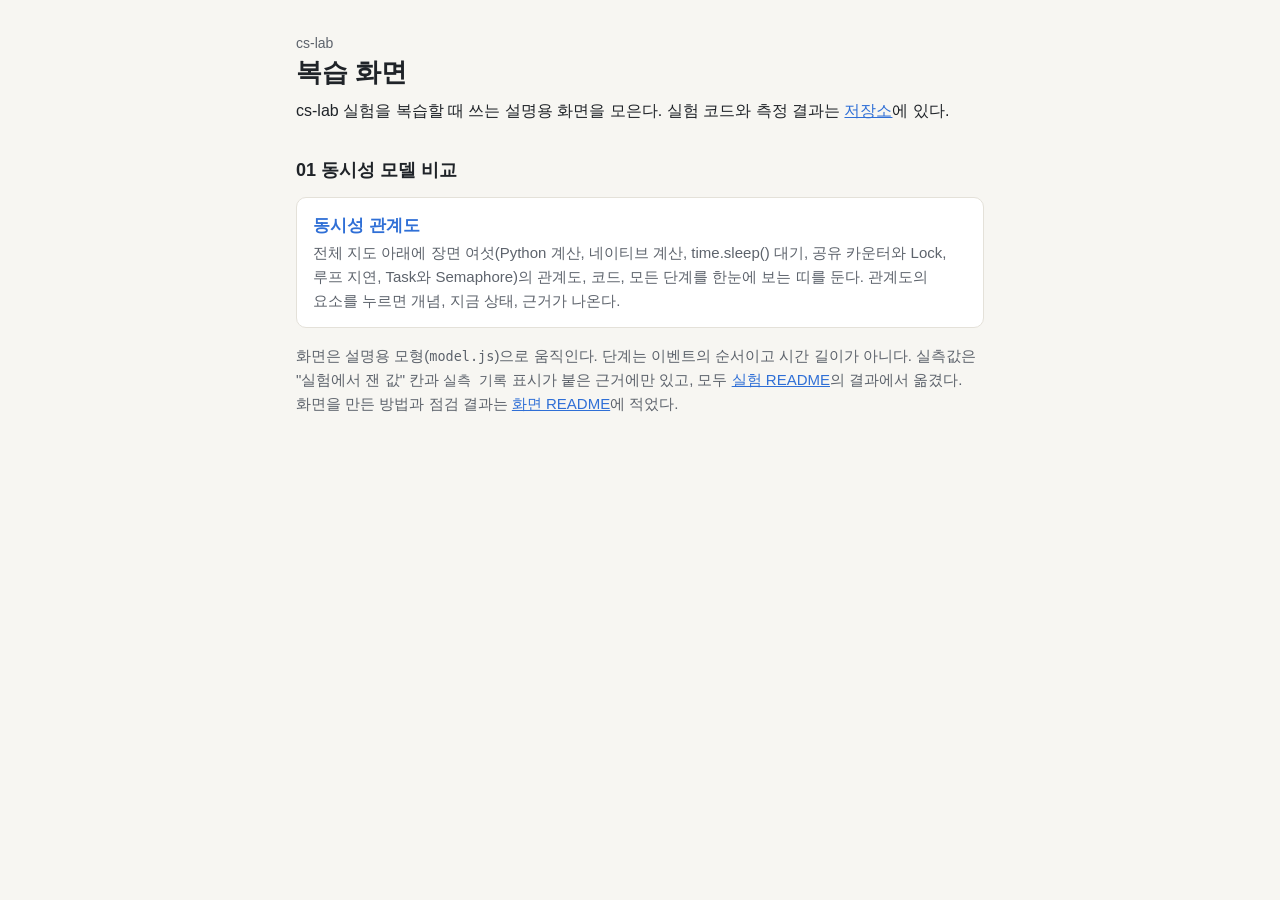
==== docs/index.html @ cb1abfac "01: 복습 화면을 동시성 관계도 한 페이지로 합침 - 실행 애니메이션(viz.html)과 자세한 설명 화면(옛 index.html)에만 있던   장면 셋(Python 계산, 네이" ====
<!doctype html>
<html lang="ko">
<head>
<meta charset="utf-8">
<meta name="viewport" content="width=device-width, initial-scale=1">
<title>cs-lab 복습 화면</title>
<meta name="description" content="cs-lab 실험을 복습하는 설명용 화면 모음">
<style>
:root {
  --bg: #f7f6f2;
  --panel: #ffffff;
  --ink: #1f2328;
  --muted: #5d636c;
  --faint: #e4e1d9;
  --line: #b9b5ab;
  --accent: #2f6fd6;
  color-scheme: light;
}
@media (prefers-color-scheme: dark) {
  :root:not([data-theme="light"]) {
    --bg: #15171b;
    --panel: #1d2026;
    --ink: #e7e9ee;
    --muted: #a3a9b4;
    --faint: #2c3038;
    --line: #5b616c;
    --accent: #79a6ff;
    color-scheme: dark;
  }
}
:root[data-theme="dark"] {
  --bg: #15171b;
  --panel: #1d2026;
  --ink: #e7e9ee;
  --muted: #a3a9b4;
  --faint: #2c3038;
  --line: #5b616c;
  --accent: #79a6ff;
  color-scheme: dark;
}
* { box-sizing: border-box; }
html { -webkit-text-size-adjust: 100%; }
body {
  margin: 0;
  background: var(--bg);
  color: var(--ink);
  font: 16px/1.6 -apple-system, BlinkMacSystemFont, "Apple SD Gothic Neo", "Pretendard", "Noto Sans KR", "Malgun Gothic", sans-serif;
  word-break: keep-all;
  overflow-wrap: anywhere;
}
main {
  max-width: 720px;
  margin: 0 auto;
  padding: 32px max(16px, env(safe-area-inset-right, 0px)) 48px max(16px, env(safe-area-inset-left, 0px));
}
a { color: var(--accent); }
:focus-visible { outline: 2px solid var(--accent); outline-offset: 2px; }
.crumb { margin: 0 0 2px; color: var(--muted); font-size: 14px; }
h1 { font-size: 26px; line-height: 1.3; margin: 0 0 8px; }
h2 { font-size: 18px; margin: 32px 0 12px; }
p { margin: 0 0 12px; }
code { font-family: ui-monospace, SFMono-Regular, Menlo, Consolas, monospace; font-size: .9em; }
.screens { list-style: none; margin: 0; padding: 0; display: grid; gap: 10px; }
.screens a {
  display: block;
  padding: 14px 16px;
  background: var(--panel);
  border: 1px solid var(--faint);
  border-radius: 10px;
  color: inherit;
  text-decoration: none;
}
.screens a:hover { border-color: var(--line); }
.screens b { display: block; color: var(--accent); font-size: 17px; }
.screens span.desc { display: block; margin-top: 2px; color: var(--muted); font-size: 15px; }
.note { margin-top: 16px; color: var(--muted); font-size: 15px; }
</style>
</head>
<body>
<main>
  <header>
    <p class="crumb">cs-lab</p>
    <h1>복습 화면</h1>
    <p>cs-lab 실험을 복습할 때 쓰는 설명용 화면을 모은다. 실험 코드와 측정 결과는 <a href="https://github.com/joowankim/cs-lab">저장소</a>에 있다.</p>
  </header>

  <section aria-labelledby="exp01">
    <h2 id="exp01">01 동시성 모델 비교</h2>
    <ul class="screens">
      <li><a href="01-concurrency-models/index.html"><b>동시성 관계도</b><span class="desc">전체 지도 아래에 장면 여섯(Python 계산, 네이티브 계산, time.sleep() 대기, 공유 카운터와 Lock, 루프 지연, Task와 Semaphore)의 관계도, 코드, 모든 단계를 한눈에 보는 띠를 둔다. 관계도의 요소를 누르면 개념, 지금 상태, 근거가 나온다.</span></a></li>
    </ul>
    <p class="note">화면은 설명용 모형(<code>model.js</code>)으로 움직인다. 단계는 이벤트의 순서이고 시간 길이가 아니다. 실측값은 "실험에서 잰 값" 칸과 <code>실측 기록</code> 표시가 붙은 근거에만 있고, 모두 <a href="https://github.com/joowankim/cs-lab/blob/main/experiments/01-concurrency-models/README.md">실험 README</a>의 결과에서 옮겼다. 화면을 만든 방법과 점검 결과는 <a href="https://github.com/joowankim/cs-lab/blob/main/docs/01-concurrency-models/README.md">화면 README</a>에 적었다.</p>
  </section>
</main>
</body>
</html>
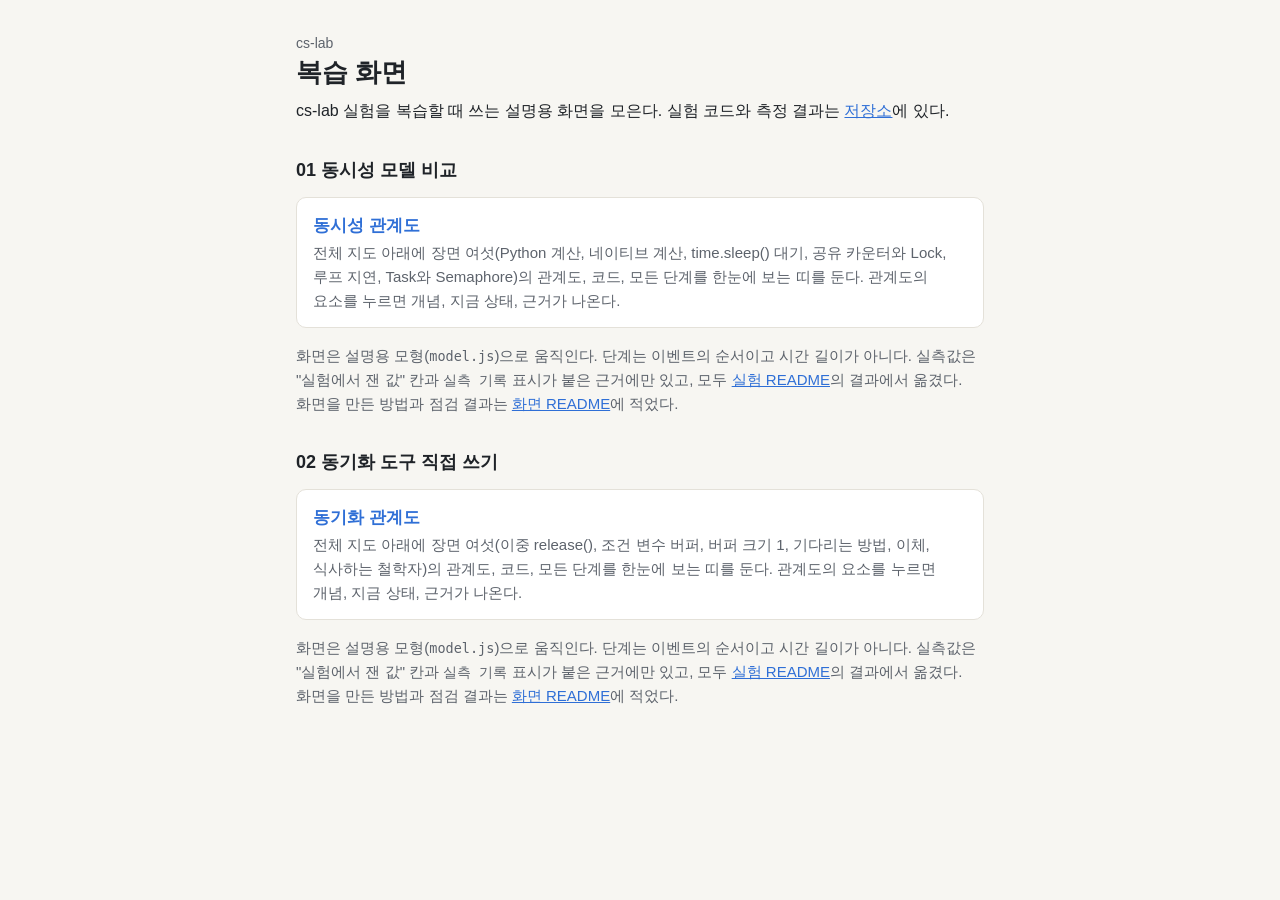
==== commit 1125708f: "02: 복습 화면을 동기화 관계도 한 페이지로 추가 전체 지도 아래에 장면 여섯(이중 release(), 조건 변수 버퍼, 버퍼 크기 1, 기다리는 방법, 이체, 식사하는 철학자)" ====
--- a/docs/index.html
+++ b/docs/index.html
@@ -91,6 +91,14 @@
     </ul>
     <p class="note">화면은 설명용 모형(<code>model.js</code>)으로 움직인다. 단계는 이벤트의 순서이고 시간 길이가 아니다. 실측값은 "실험에서 잰 값" 칸과 <code>실측 기록</code> 표시가 붙은 근거에만 있고, 모두 <a href="https://github.com/joowankim/cs-lab/blob/main/experiments/01-concurrency-models/README.md">실험 README</a>의 결과에서 옮겼다. 화면을 만든 방법과 점검 결과는 <a href="https://github.com/joowankim/cs-lab/blob/main/docs/01-concurrency-models/README.md">화면 README</a>에 적었다.</p>
   </section>
+
+  <section aria-labelledby="exp02">
+    <h2 id="exp02">02 동기화 도구 직접 쓰기</h2>
+    <ul class="screens">
+      <li><a href="02-synchronization-primitives/index.html"><b>동기화 관계도</b><span class="desc">전체 지도 아래에 장면 여섯(이중 release(), 조건 변수 버퍼, 버퍼 크기 1, 기다리는 방법, 이체, 식사하는 철학자)의 관계도, 코드, 모든 단계를 한눈에 보는 띠를 둔다. 관계도의 요소를 누르면 개념, 지금 상태, 근거가 나온다.</span></a></li>
+    </ul>
+    <p class="note">화면은 설명용 모형(<code>model.js</code>)으로 움직인다. 단계는 이벤트의 순서이고 시간 길이가 아니다. 실측값은 "실험에서 잰 값" 칸과 <code>실측 기록</code> 표시가 붙은 근거에만 있고, 모두 <a href="https://github.com/joowankim/cs-lab/blob/main/experiments/02-synchronization-primitives/README.md">실험 README</a>의 결과에서 옮겼다. 화면을 만든 방법과 점검 결과는 <a href="https://github.com/joowankim/cs-lab/blob/main/docs/02-synchronization-primitives/README.md">화면 README</a>에 적었다.</p>
+  </section>
 </main>
 </body>
 </html>
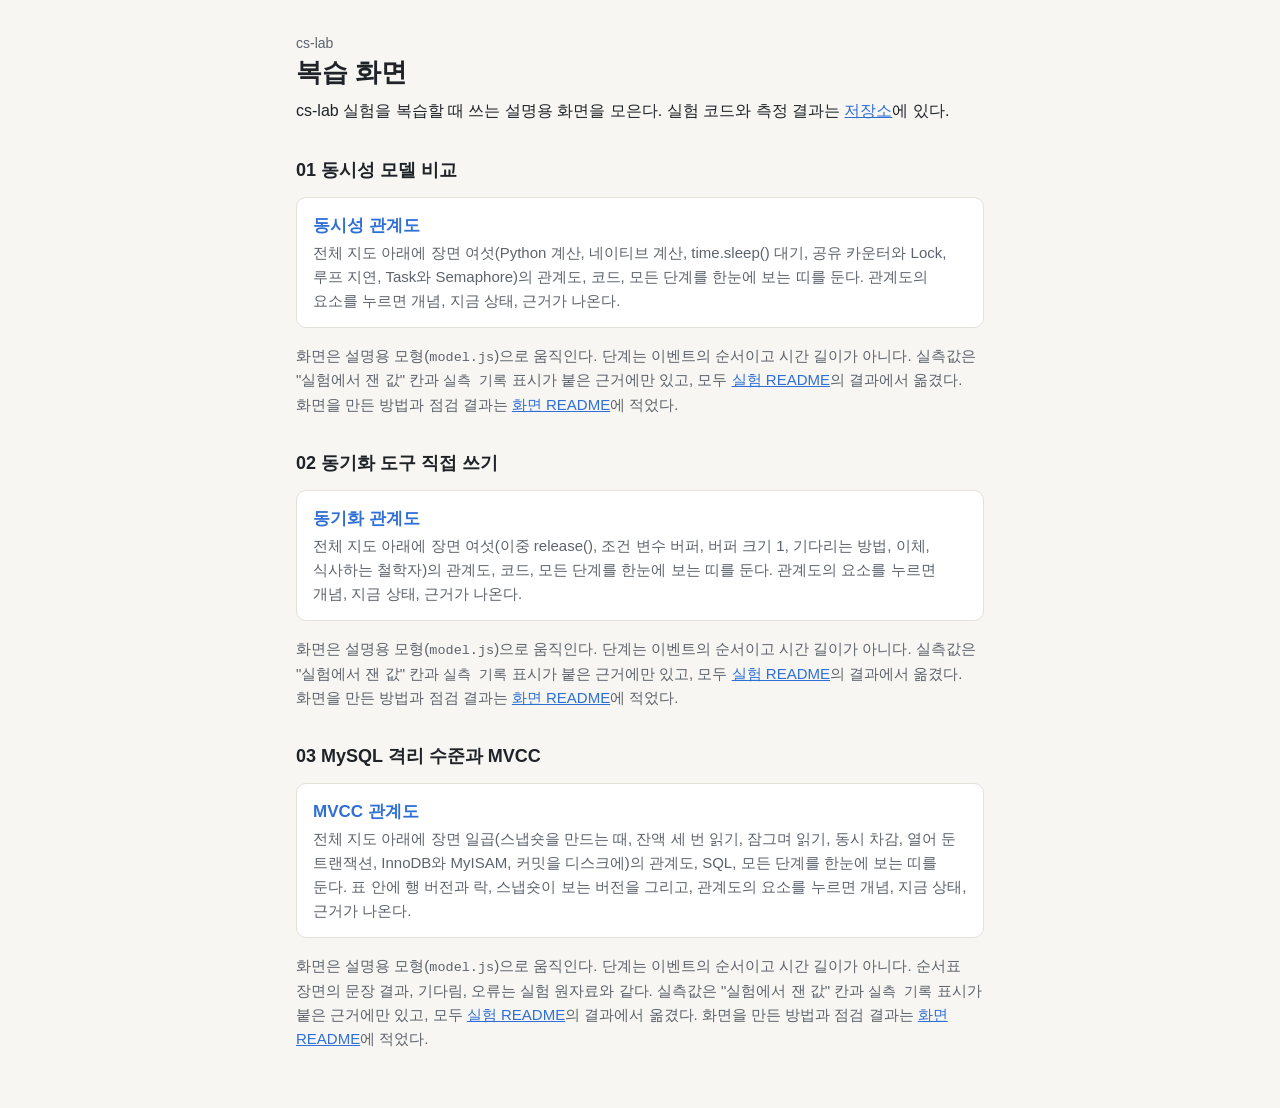
==== commit 4c9aa0c3: "03: 복습 화면을 MVCC 관계도 한 페이지로 추가 전체 지도 아래에 장면 일곱(스냅숏을 만드는 때, 잔액 세 번 읽기, 잠그며 읽기, 동시 차감, 열어 둔 트랜잭션, InnoD" ====
--- a/docs/index.html
+++ b/docs/index.html
@@ -99,6 +99,14 @@
     </ul>
     <p class="note">화면은 설명용 모형(<code>model.js</code>)으로 움직인다. 단계는 이벤트의 순서이고 시간 길이가 아니다. 실측값은 "실험에서 잰 값" 칸과 <code>실측 기록</code> 표시가 붙은 근거에만 있고, 모두 <a href="https://github.com/joowankim/cs-lab/blob/main/experiments/02-synchronization-primitives/README.md">실험 README</a>의 결과에서 옮겼다. 화면을 만든 방법과 점검 결과는 <a href="https://github.com/joowankim/cs-lab/blob/main/docs/02-synchronization-primitives/README.md">화면 README</a>에 적었다.</p>
   </section>
+
+  <section aria-labelledby="exp03">
+    <h2 id="exp03">03 MySQL 격리 수준과 MVCC</h2>
+    <ul class="screens">
+      <li><a href="03-mysql-isolation-mvcc/index.html"><b>MVCC 관계도</b><span class="desc">전체 지도 아래에 장면 일곱(스냅숏을 만드는 때, 잔액 세 번 읽기, 잠그며 읽기, 동시 차감, 열어 둔 트랜잭션, InnoDB와 MyISAM, 커밋을 디스크에)의 관계도, SQL, 모든 단계를 한눈에 보는 띠를 둔다. 표 안에 행 버전과 락, 스냅숏이 보는 버전을 그리고, 관계도의 요소를 누르면 개념, 지금 상태, 근거가 나온다.</span></a></li>
+    </ul>
+    <p class="note">화면은 설명용 모형(<code>model.js</code>)으로 움직인다. 단계는 이벤트의 순서이고 시간 길이가 아니다. 순서표 장면의 문장 결과, 기다림, 오류는 실험 원자료와 같다. 실측값은 "실험에서 잰 값" 칸과 <code>실측 기록</code> 표시가 붙은 근거에만 있고, 모두 <a href="https://github.com/joowankim/cs-lab/blob/main/experiments/03-mysql-isolation-mvcc/README.md">실험 README</a>의 결과에서 옮겼다. 화면을 만든 방법과 점검 결과는 <a href="https://github.com/joowankim/cs-lab/blob/main/docs/03-mysql-isolation-mvcc/README.md">화면 README</a>에 적었다.</p>
+  </section>
 </main>
 </body>
 </html>
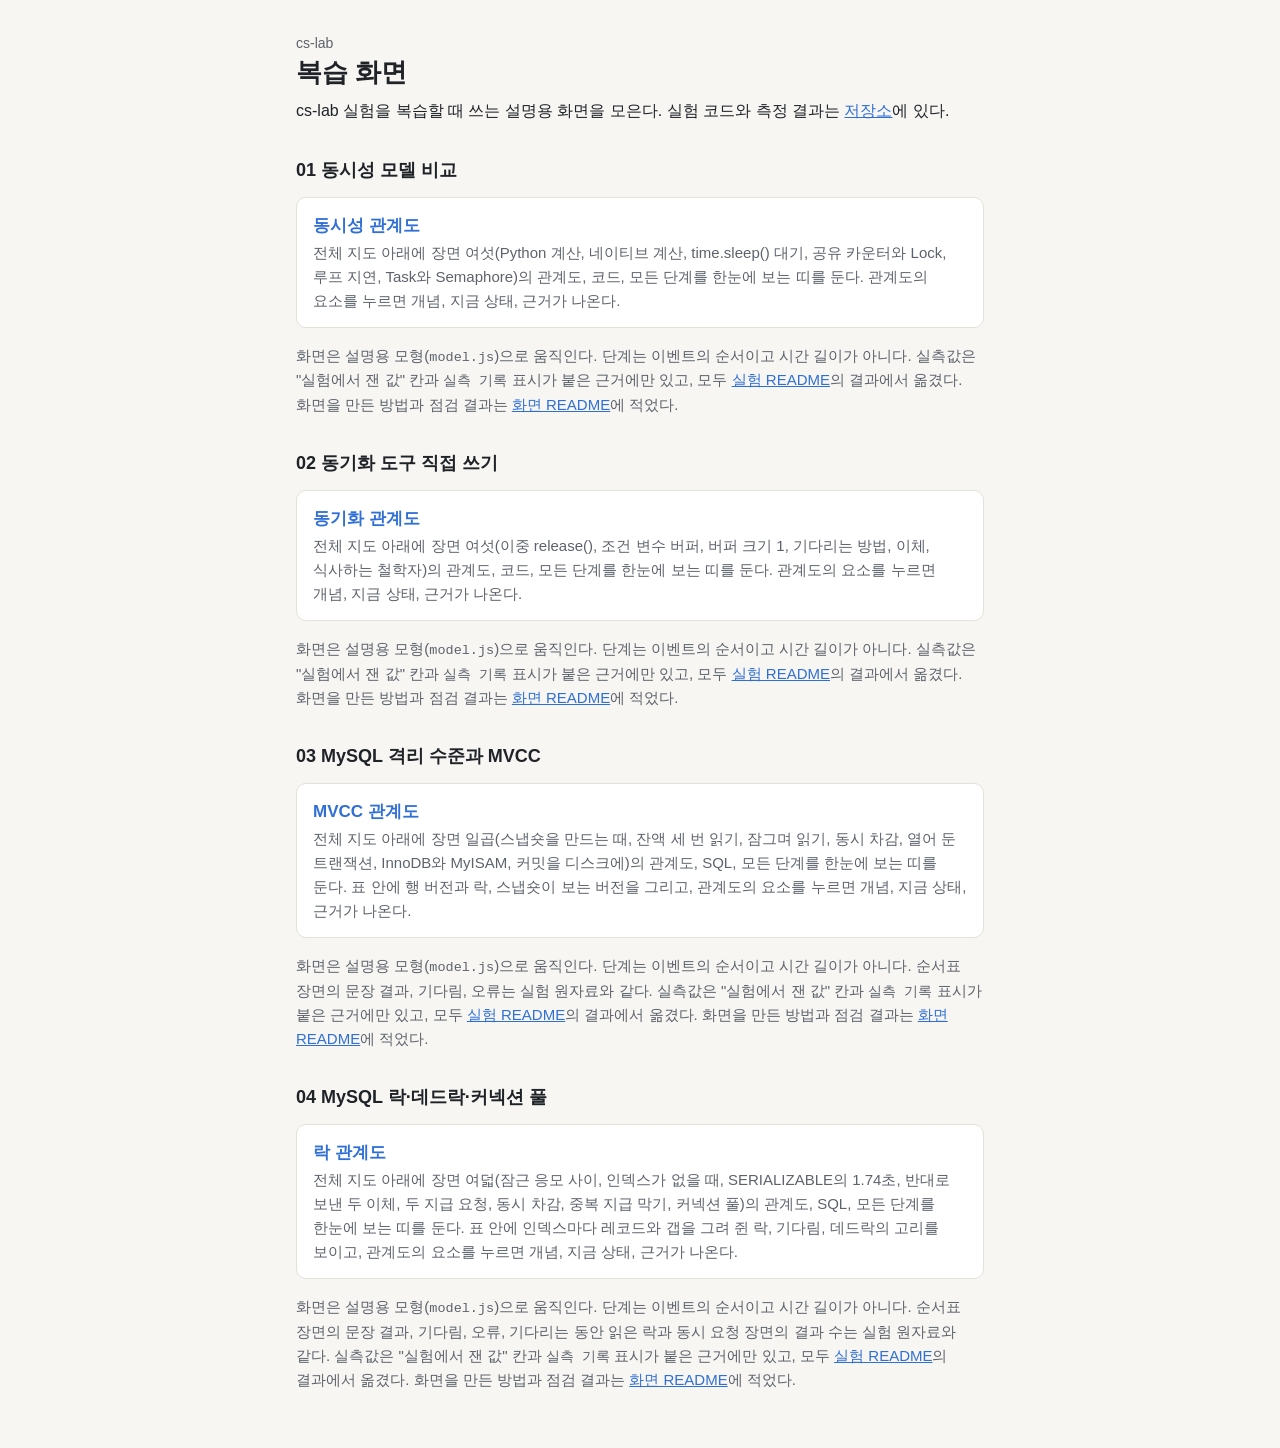
==== commit 204192c3: "04: 복습 화면을 락 관계도 한 페이지로 추가 전체 지도 아래에 장면 여덟(잠근 응모 사이, 인덱스가 없을 때, SERIALIZABLE의 1.74초, 반대로 보낸 두 이체, 두 " ====
--- a/docs/index.html
+++ b/docs/index.html
@@ -107,6 +107,14 @@
     </ul>
     <p class="note">화면은 설명용 모형(<code>model.js</code>)으로 움직인다. 단계는 이벤트의 순서이고 시간 길이가 아니다. 순서표 장면의 문장 결과, 기다림, 오류는 실험 원자료와 같다. 실측값은 "실험에서 잰 값" 칸과 <code>실측 기록</code> 표시가 붙은 근거에만 있고, 모두 <a href="https://github.com/joowankim/cs-lab/blob/main/experiments/03-mysql-isolation-mvcc/README.md">실험 README</a>의 결과에서 옮겼다. 화면을 만든 방법과 점검 결과는 <a href="https://github.com/joowankim/cs-lab/blob/main/docs/03-mysql-isolation-mvcc/README.md">화면 README</a>에 적었다.</p>
   </section>
+
+  <section aria-labelledby="exp04">
+    <h2 id="exp04">04 MySQL 락·데드락·커넥션 풀</h2>
+    <ul class="screens">
+      <li><a href="04-mysql-locks-deadlocks-pool/index.html"><b>락 관계도</b><span class="desc">전체 지도 아래에 장면 여덟(잠근 응모 사이, 인덱스가 없을 때, SERIALIZABLE의 1.74초, 반대로 보낸 두 이체, 두 지급 요청, 동시 차감, 중복 지급 막기, 커넥션 풀)의 관계도, SQL, 모든 단계를 한눈에 보는 띠를 둔다. 표 안에 인덱스마다 레코드와 갭을 그려 쥔 락, 기다림, 데드락의 고리를 보이고, 관계도의 요소를 누르면 개념, 지금 상태, 근거가 나온다.</span></a></li>
+    </ul>
+    <p class="note">화면은 설명용 모형(<code>model.js</code>)으로 움직인다. 단계는 이벤트의 순서이고 시간 길이가 아니다. 순서표 장면의 문장 결과, 기다림, 오류, 기다리는 동안 읽은 락과 동시 요청 장면의 결과 수는 실험 원자료와 같다. 실측값은 "실험에서 잰 값" 칸과 <code>실측 기록</code> 표시가 붙은 근거에만 있고, 모두 <a href="https://github.com/joowankim/cs-lab/blob/main/experiments/04-mysql-locks-deadlocks-pool/README.md">실험 README</a>의 결과에서 옮겼다. 화면을 만든 방법과 점검 결과는 <a href="https://github.com/joowankim/cs-lab/blob/main/docs/04-mysql-locks-deadlocks-pool/README.md">화면 README</a>에 적었다.</p>
+  </section>
 </main>
 </body>
 </html>
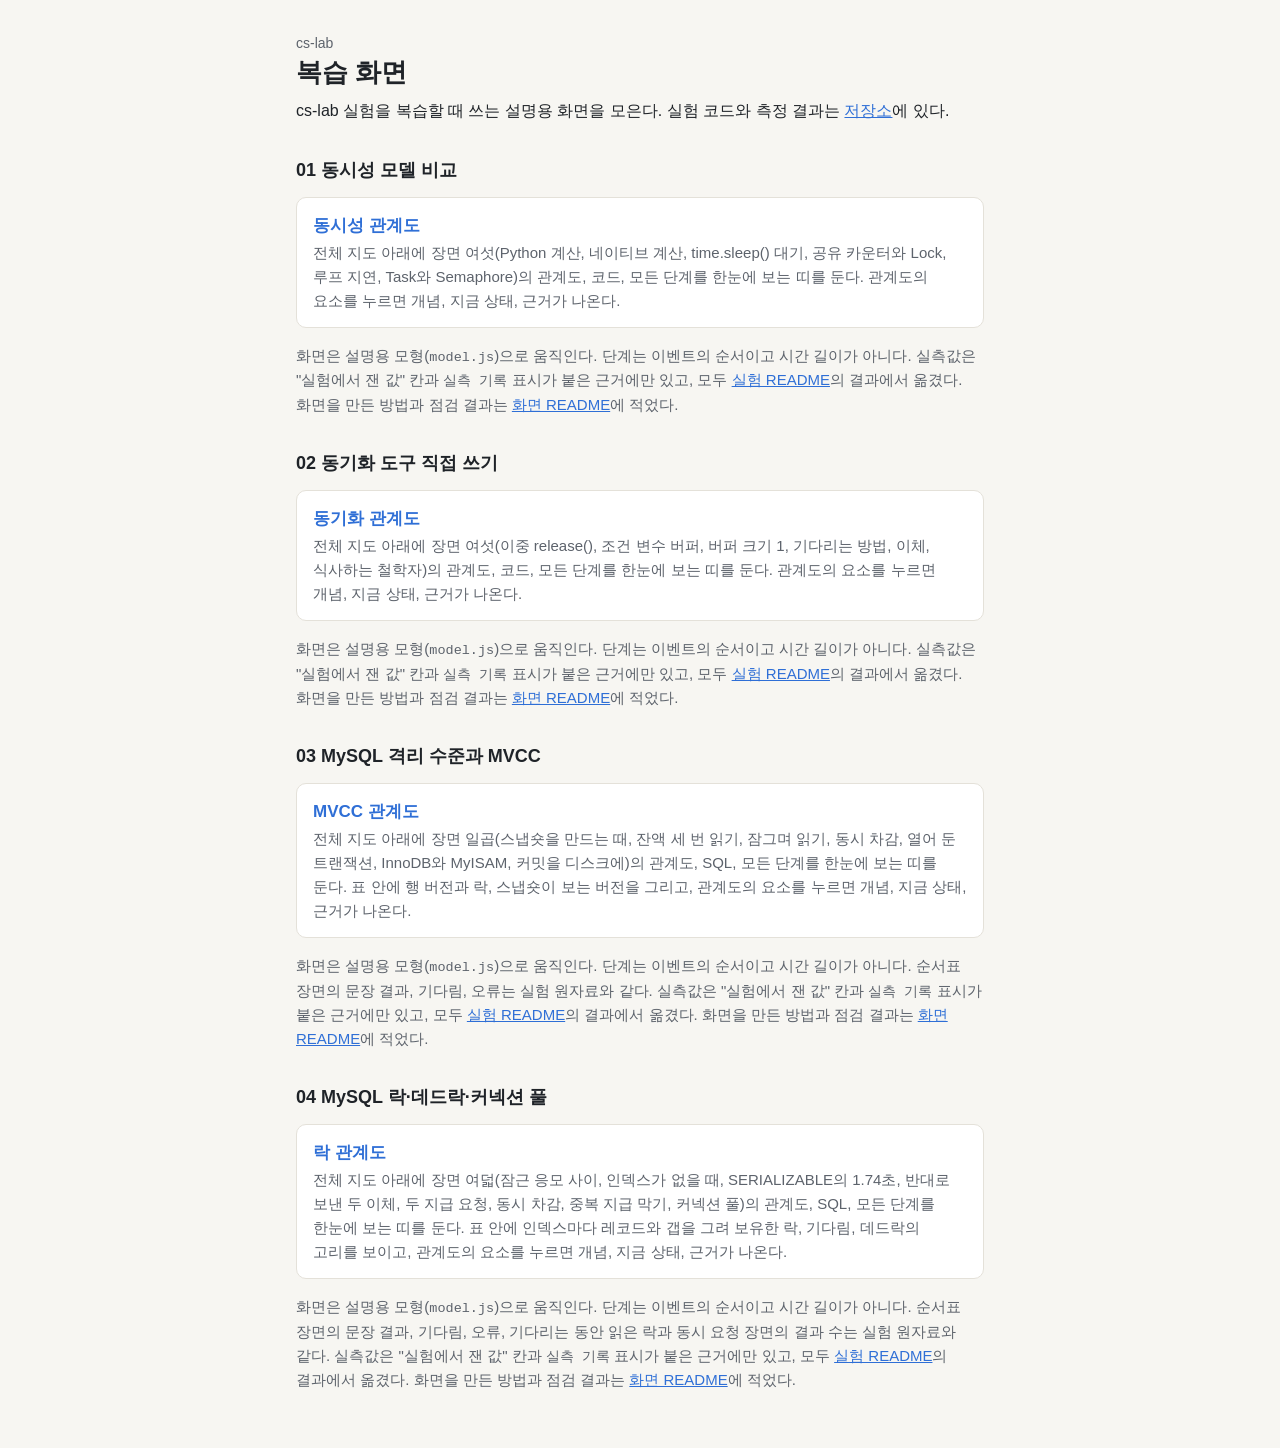
==== commit 1bdcd09a: "04: 완료 후 학습 확인과 결론 정리, 락 용어를 표준 용어로 통일 - 실험 README에 완료 후 학습 확인(질문 1~8, 처음 보는 상황 3개와 순서표 2개), 정리한 결론과" ====
--- a/docs/index.html
+++ b/docs/index.html
@@ -111,7 +111,7 @@
   <section aria-labelledby="exp04">
     <h2 id="exp04">04 MySQL 락·데드락·커넥션 풀</h2>
     <ul class="screens">
-      <li><a href="04-mysql-locks-deadlocks-pool/index.html"><b>락 관계도</b><span class="desc">전체 지도 아래에 장면 여덟(잠근 응모 사이, 인덱스가 없을 때, SERIALIZABLE의 1.74초, 반대로 보낸 두 이체, 두 지급 요청, 동시 차감, 중복 지급 막기, 커넥션 풀)의 관계도, SQL, 모든 단계를 한눈에 보는 띠를 둔다. 표 안에 인덱스마다 레코드와 갭을 그려 쥔 락, 기다림, 데드락의 고리를 보이고, 관계도의 요소를 누르면 개념, 지금 상태, 근거가 나온다.</span></a></li>
+      <li><a href="04-mysql-locks-deadlocks-pool/index.html"><b>락 관계도</b><span class="desc">전체 지도 아래에 장면 여덟(잠근 응모 사이, 인덱스가 없을 때, SERIALIZABLE의 1.74초, 반대로 보낸 두 이체, 두 지급 요청, 동시 차감, 중복 지급 막기, 커넥션 풀)의 관계도, SQL, 모든 단계를 한눈에 보는 띠를 둔다. 표 안에 인덱스마다 레코드와 갭을 그려 보유한 락, 기다림, 데드락의 고리를 보이고, 관계도의 요소를 누르면 개념, 지금 상태, 근거가 나온다.</span></a></li>
     </ul>
     <p class="note">화면은 설명용 모형(<code>model.js</code>)으로 움직인다. 단계는 이벤트의 순서이고 시간 길이가 아니다. 순서표 장면의 문장 결과, 기다림, 오류, 기다리는 동안 읽은 락과 동시 요청 장면의 결과 수는 실험 원자료와 같다. 실측값은 "실험에서 잰 값" 칸과 <code>실측 기록</code> 표시가 붙은 근거에만 있고, 모두 <a href="https://github.com/joowankim/cs-lab/blob/main/experiments/04-mysql-locks-deadlocks-pool/README.md">실험 README</a>의 결과에서 옮겼다. 화면을 만든 방법과 점검 결과는 <a href="https://github.com/joowankim/cs-lab/blob/main/docs/04-mysql-locks-deadlocks-pool/README.md">화면 README</a>에 적었다.</p>
   </section>
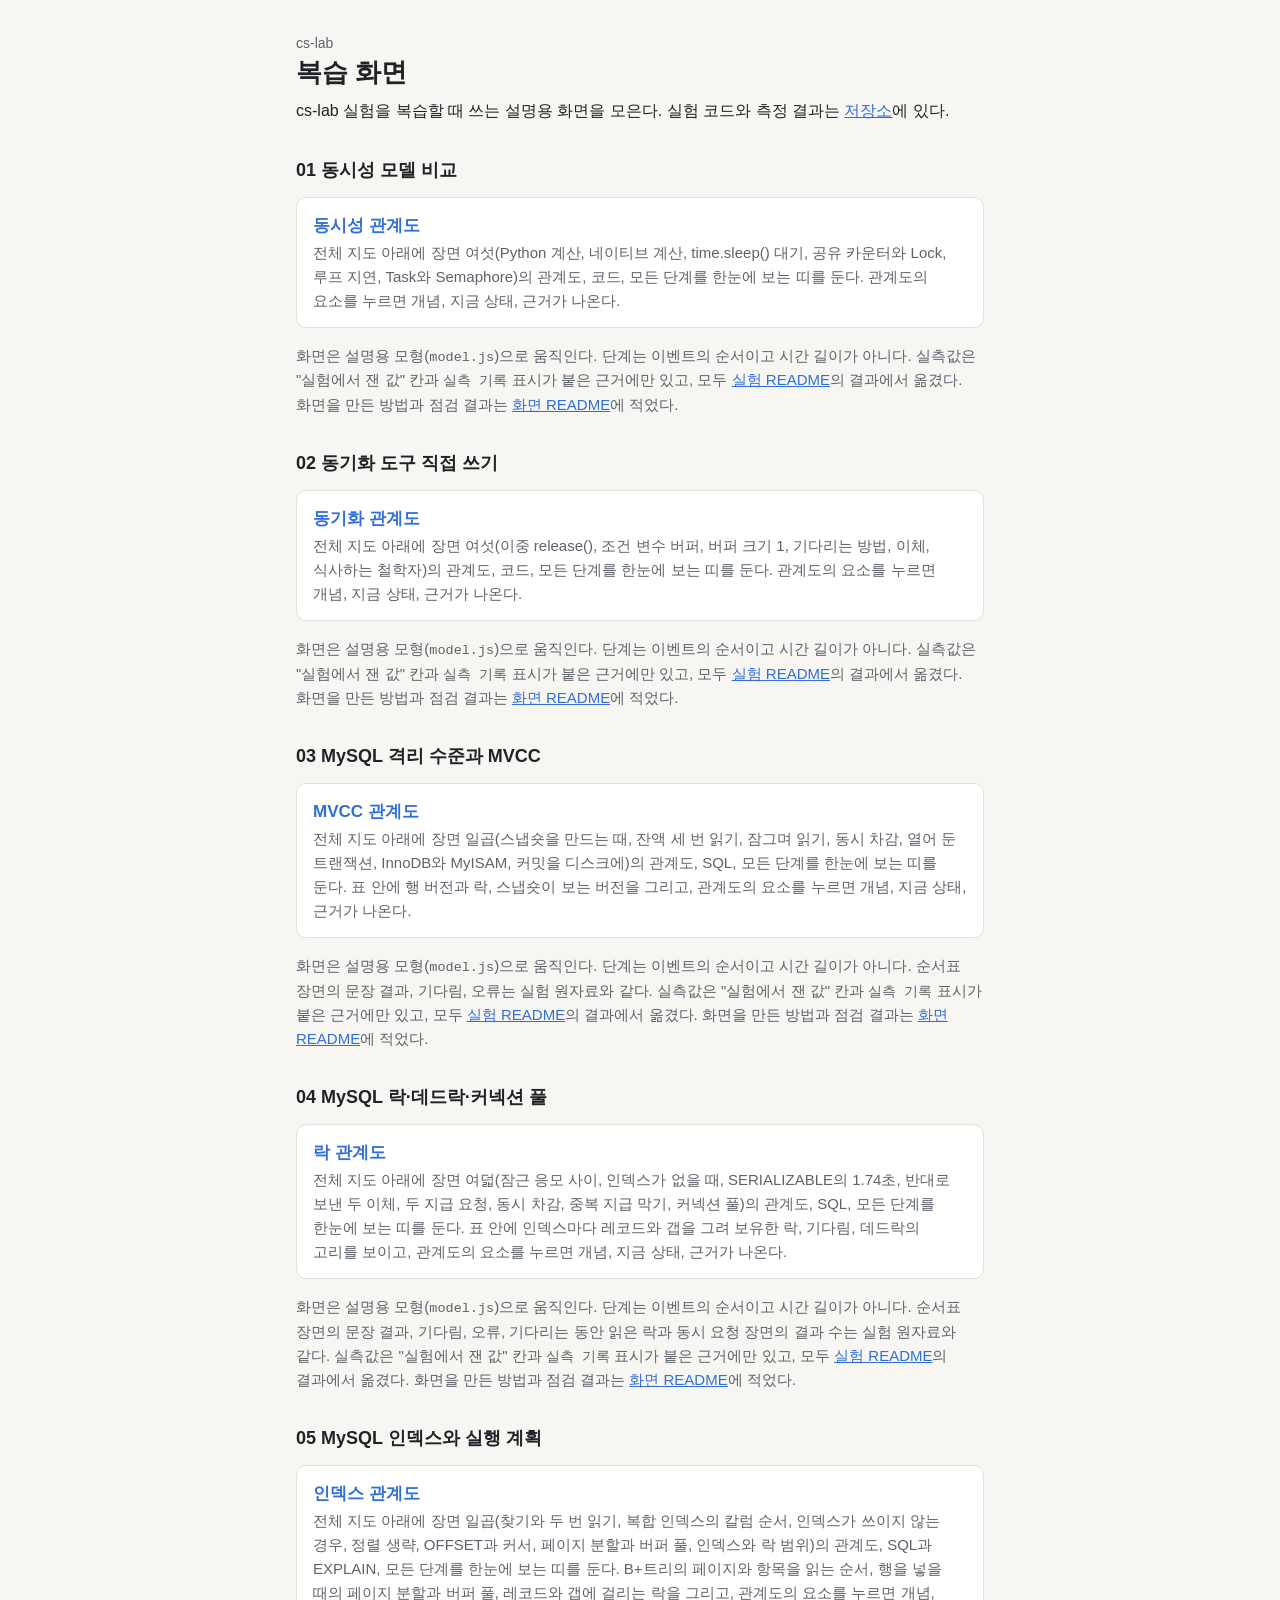
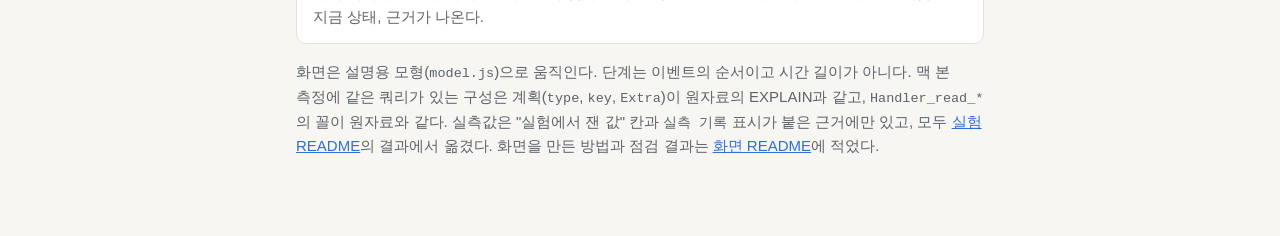
==== commit efd61421: "05: 복습 화면을 인덱스 관계도 한 페이지로 추가 전체 지도 아래에 장면 일곱(찾기와 두 번 읽기, 복합 인덱스의 칼럼 순서, 인덱스가 쓰이지 않는 경우, 정렬 생략, OFFSE" ====
--- a/docs/index.html
+++ b/docs/index.html
@@ -115,6 +115,14 @@
     </ul>
     <p class="note">화면은 설명용 모형(<code>model.js</code>)으로 움직인다. 단계는 이벤트의 순서이고 시간 길이가 아니다. 순서표 장면의 문장 결과, 기다림, 오류, 기다리는 동안 읽은 락과 동시 요청 장면의 결과 수는 실험 원자료와 같다. 실측값은 "실험에서 잰 값" 칸과 <code>실측 기록</code> 표시가 붙은 근거에만 있고, 모두 <a href="https://github.com/joowankim/cs-lab/blob/main/experiments/04-mysql-locks-deadlocks-pool/README.md">실험 README</a>의 결과에서 옮겼다. 화면을 만든 방법과 점검 결과는 <a href="https://github.com/joowankim/cs-lab/blob/main/docs/04-mysql-locks-deadlocks-pool/README.md">화면 README</a>에 적었다.</p>
   </section>
+
+  <section aria-labelledby="exp05">
+    <h2 id="exp05">05 MySQL 인덱스와 실행 계획</h2>
+    <ul class="screens">
+      <li><a href="05-mysql-indexes-explain/index.html"><b>인덱스 관계도</b><span class="desc">전체 지도 아래에 장면 일곱(찾기와 두 번 읽기, 복합 인덱스의 칼럼 순서, 인덱스가 쓰이지 않는 경우, 정렬 생략, OFFSET과 커서, 페이지 분할과 버퍼 풀, 인덱스와 락 범위)의 관계도, SQL과 EXPLAIN, 모든 단계를 한눈에 보는 띠를 둔다. B+트리의 페이지와 항목을 읽는 순서, 행을 넣을 때의 페이지 분할과 버퍼 풀, 레코드와 갭에 걸리는 락을 그리고, 관계도의 요소를 누르면 개념, 지금 상태, 근거가 나온다.</span></a></li>
+    </ul>
+    <p class="note">화면은 설명용 모형(<code>model.js</code>)으로 움직인다. 단계는 이벤트의 순서이고 시간 길이가 아니다. 맥 본 측정에 같은 쿼리가 있는 구성은 계획(<code>type</code>, <code>key</code>, <code>Extra</code>)이 원자료의 EXPLAIN과 같고, <code>Handler_read_*</code>의 꼴이 원자료와 같다. 실측값은 "실험에서 잰 값" 칸과 <code>실측 기록</code> 표시가 붙은 근거에만 있고, 모두 <a href="https://github.com/joowankim/cs-lab/blob/main/experiments/05-mysql-indexes-explain/README.md">실험 README</a>의 결과에서 옮겼다. 화면을 만든 방법과 점검 결과는 <a href="https://github.com/joowankim/cs-lab/blob/main/docs/05-mysql-indexes-explain/README.md">화면 README</a>에 적었다.</p>
+  </section>
 </main>
 </body>
 </html>
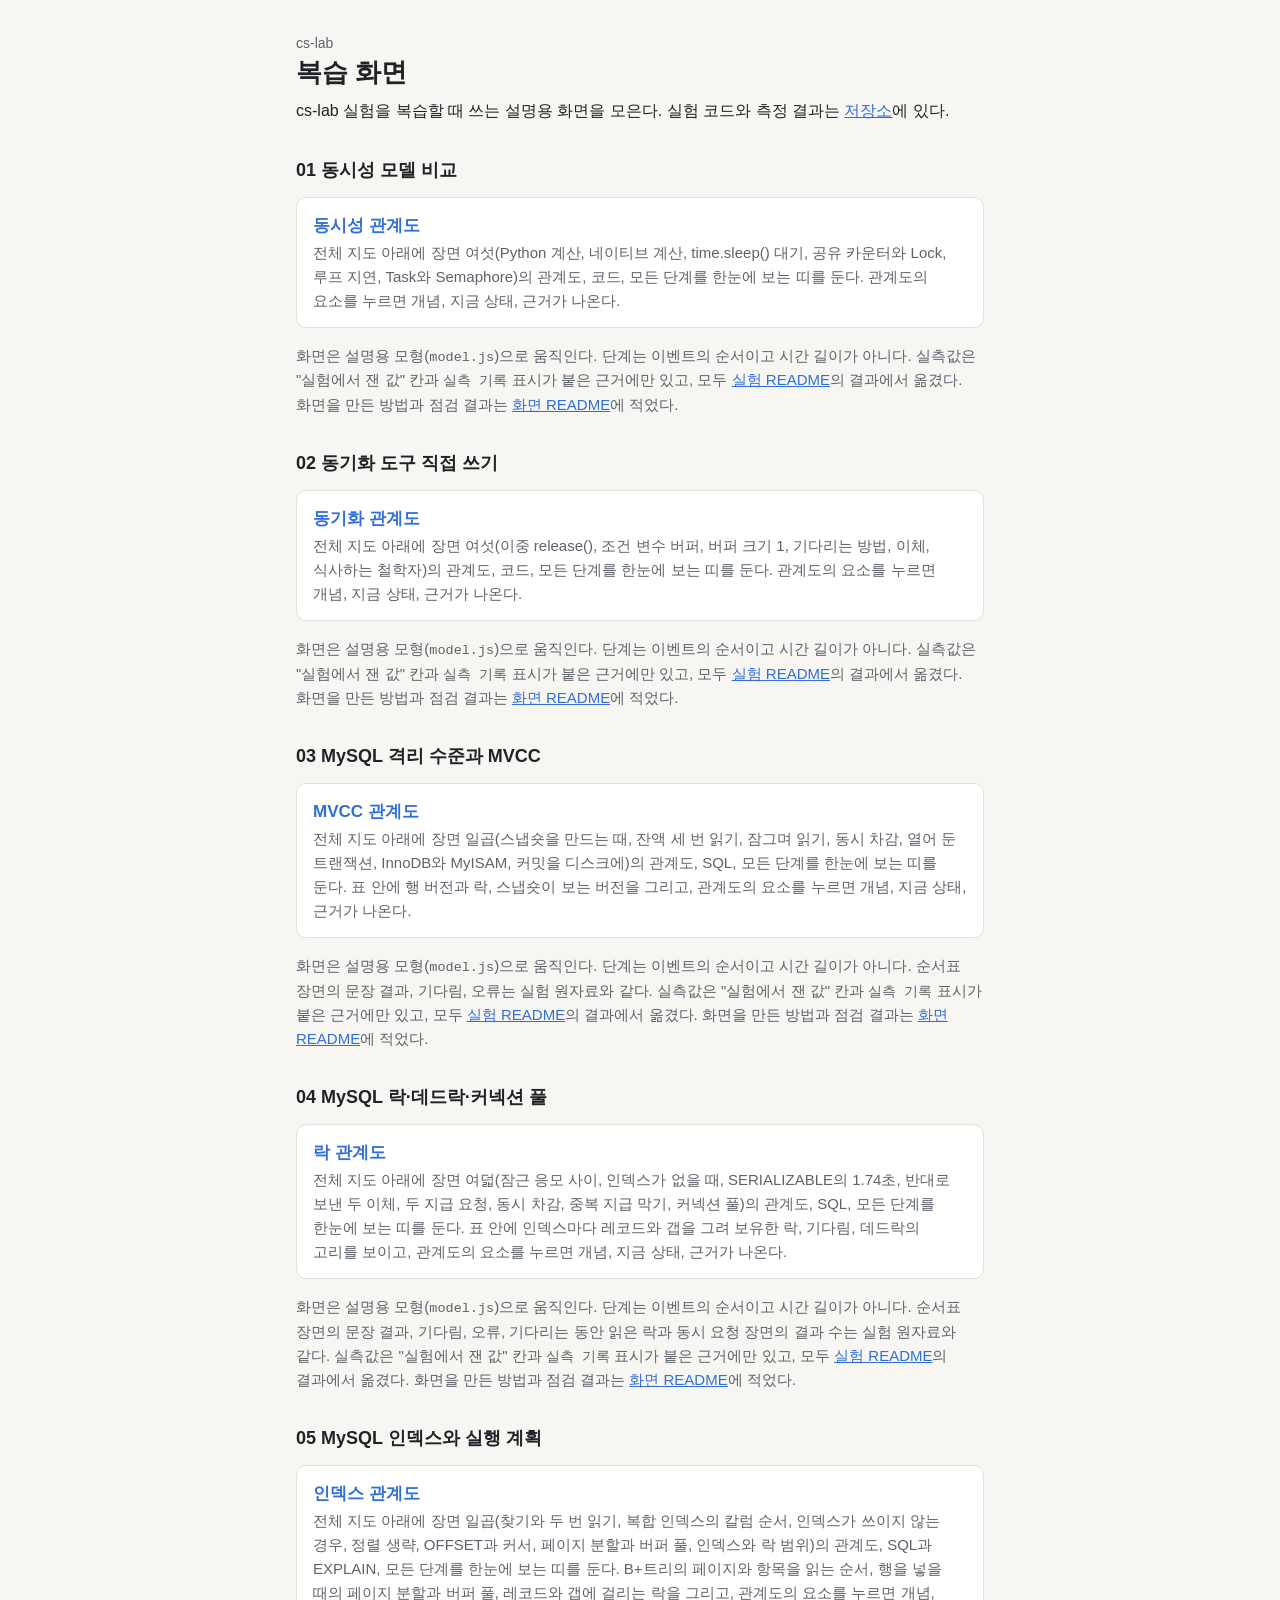
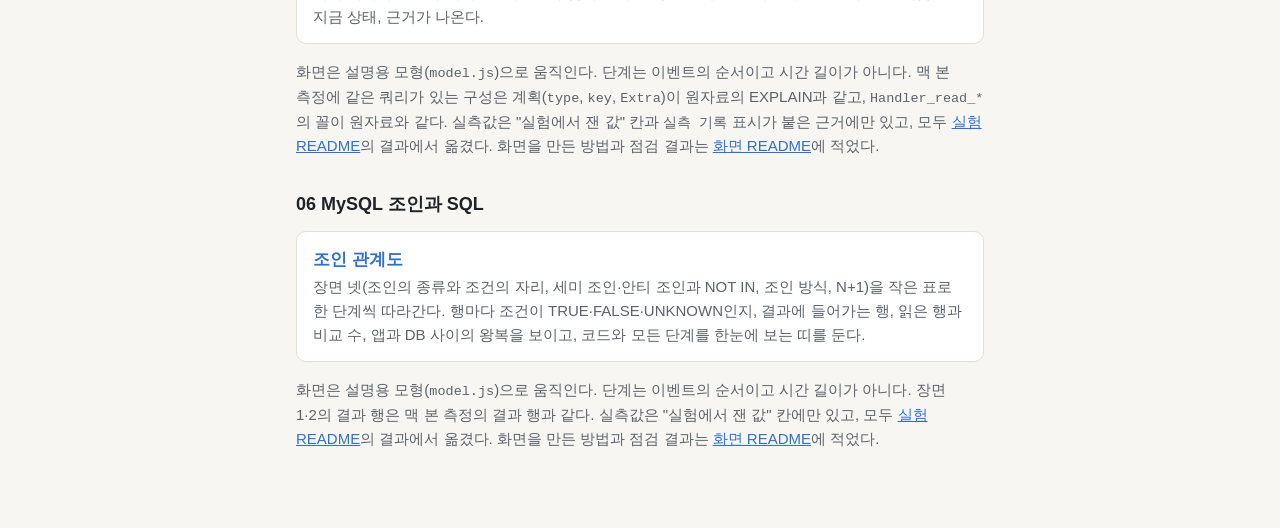
==== commit a9e218bc: "06: 복습 화면을 조인 관계도 한 페이지로 추가 Co-Authored-By: Claude Opus 5.5 <noreply@anthropic.com>" ====
--- a/docs/index.html
+++ b/docs/index.html
@@ -123,6 +123,13 @@
     </ul>
     <p class="note">화면은 설명용 모형(<code>model.js</code>)으로 움직인다. 단계는 이벤트의 순서이고 시간 길이가 아니다. 맥 본 측정에 같은 쿼리가 있는 구성은 계획(<code>type</code>, <code>key</code>, <code>Extra</code>)이 원자료의 EXPLAIN과 같고, <code>Handler_read_*</code>의 꼴이 원자료와 같다. 실측값은 "실험에서 잰 값" 칸과 <code>실측 기록</code> 표시가 붙은 근거에만 있고, 모두 <a href="https://github.com/joowankim/cs-lab/blob/main/experiments/05-mysql-indexes-explain/README.md">실험 README</a>의 결과에서 옮겼다. 화면을 만든 방법과 점검 결과는 <a href="https://github.com/joowankim/cs-lab/blob/main/docs/05-mysql-indexes-explain/README.md">화면 README</a>에 적었다.</p>
   </section>
+  <section aria-labelledby="exp06">
+    <h2 id="exp06">06 MySQL 조인과 SQL</h2>
+    <ul class="screens">
+      <li><a href="06-mysql-joins/index.html"><b>조인 관계도</b><span class="desc">장면 넷(조인의 종류와 조건의 자리, 세미 조인·안티 조인과 NOT IN, 조인 방식, N+1)을 작은 표로 한 단계씩 따라간다. 행마다 조건이 TRUE·FALSE·UNKNOWN인지, 결과에 들어가는 행, 읽은 행과 비교 수, 앱과 DB 사이의 왕복을 보이고, 코드와 모든 단계를 한눈에 보는 띠를 둔다.</span></a></li>
+    </ul>
+    <p class="note">화면은 설명용 모형(<code>model.js</code>)으로 움직인다. 단계는 이벤트의 순서이고 시간 길이가 아니다. 장면 1·2의 결과 행은 맥 본 측정의 결과 행과 같다. 실측값은 "실험에서 잰 값" 칸에만 있고, 모두 <a href="https://github.com/joowankim/cs-lab/blob/main/experiments/06-mysql-joins/README.md">실험 README</a>의 결과에서 옮겼다. 화면을 만든 방법과 점검 결과는 <a href="https://github.com/joowankim/cs-lab/blob/main/docs/06-mysql-joins/README.md">화면 README</a>에 적었다.</p>
+  </section>
 </main>
 </body>
 </html>
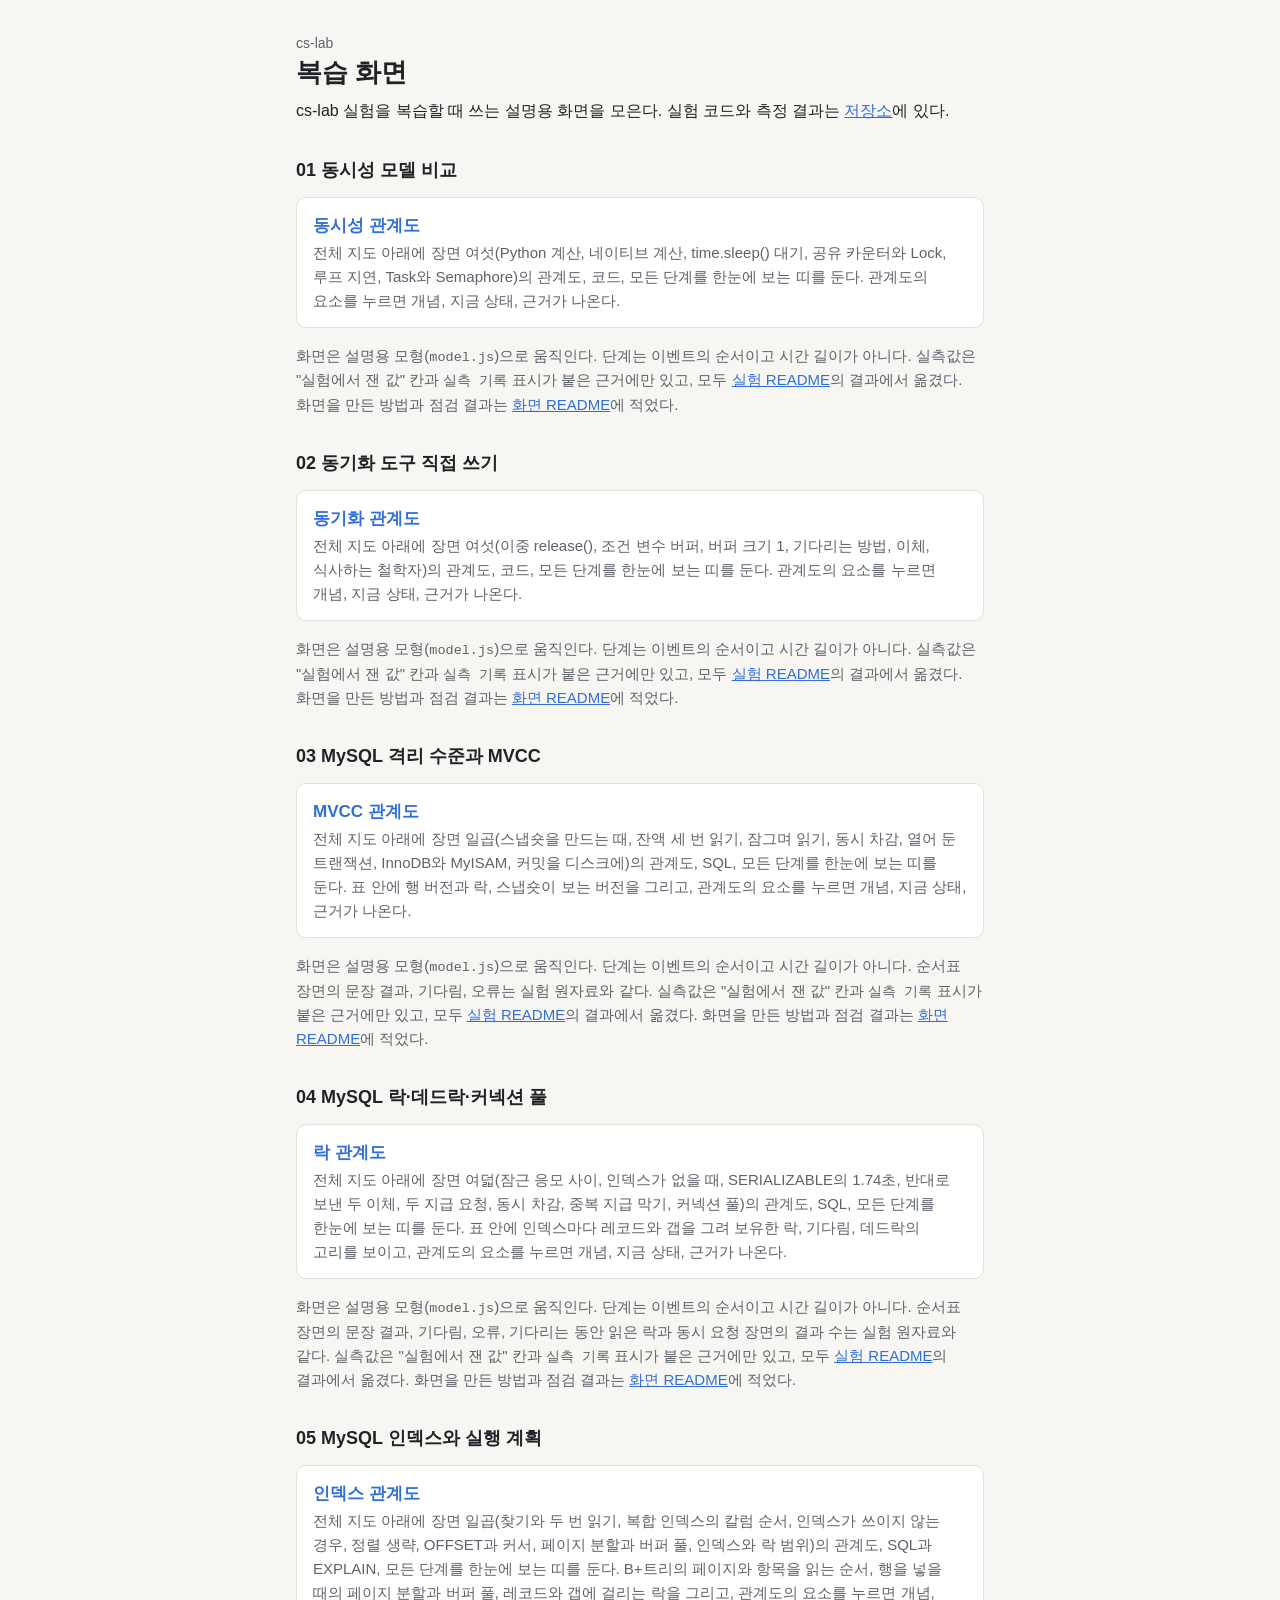
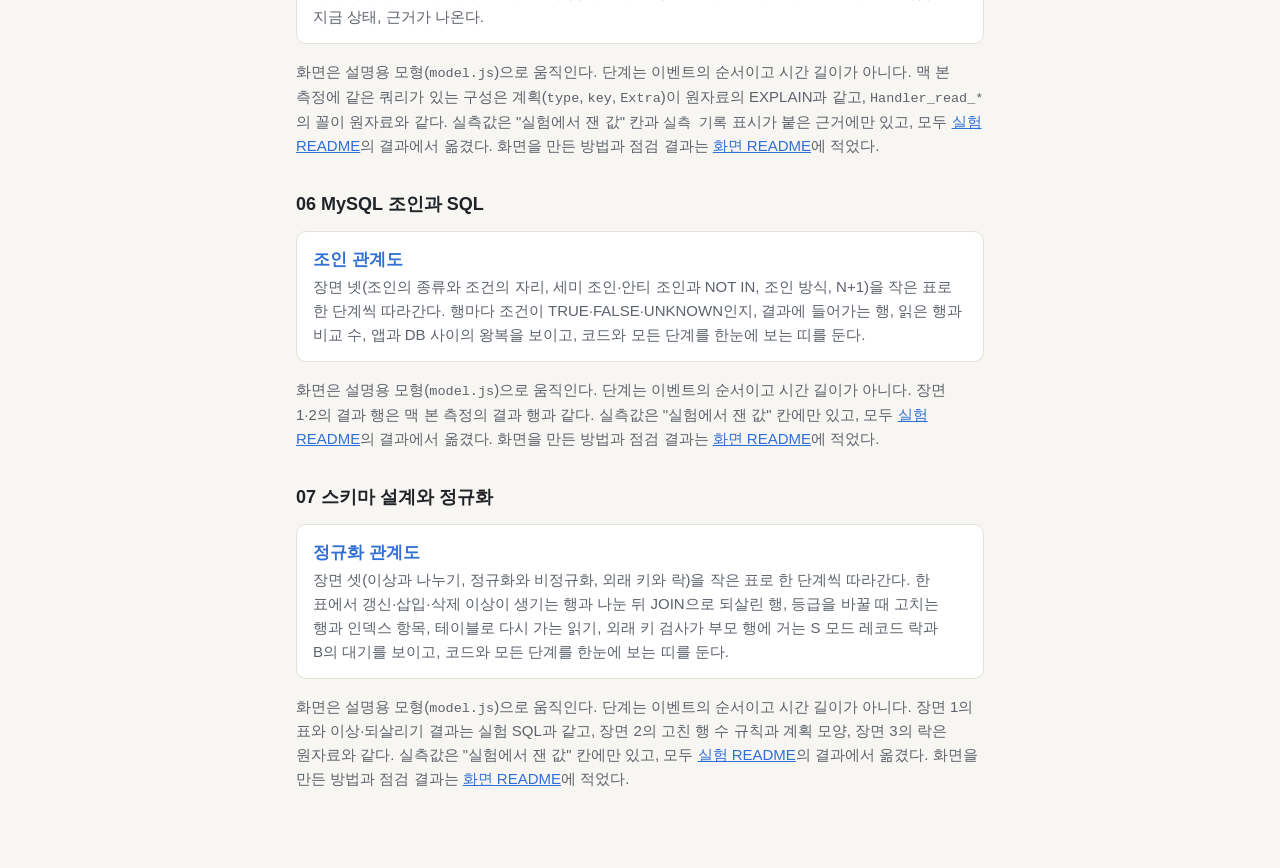
==== commit 91903749: "07: 복습 화면을 정규화 관계도 한 페이지로 추가 Co-Authored-By: Claude Opus 5.5 <noreply@anthropic.com> Claude-Session:" ====
--- a/docs/index.html
+++ b/docs/index.html
@@ -130,6 +130,13 @@
     </ul>
     <p class="note">화면은 설명용 모형(<code>model.js</code>)으로 움직인다. 단계는 이벤트의 순서이고 시간 길이가 아니다. 장면 1·2의 결과 행은 맥 본 측정의 결과 행과 같다. 실측값은 "실험에서 잰 값" 칸에만 있고, 모두 <a href="https://github.com/joowankim/cs-lab/blob/main/experiments/06-mysql-joins/README.md">실험 README</a>의 결과에서 옮겼다. 화면을 만든 방법과 점검 결과는 <a href="https://github.com/joowankim/cs-lab/blob/main/docs/06-mysql-joins/README.md">화면 README</a>에 적었다.</p>
   </section>
+  <section aria-labelledby="exp07">
+    <h2 id="exp07">07 스키마 설계와 정규화</h2>
+    <ul class="screens">
+      <li><a href="07-schema-normalization/index.html"><b>정규화 관계도</b><span class="desc">장면 셋(이상과 나누기, 정규화와 비정규화, 외래 키와 락)을 작은 표로 한 단계씩 따라간다. 한 표에서 갱신·삽입·삭제 이상이 생기는 행과 나눈 뒤 JOIN으로 되살린 행, 등급을 바꿀 때 고치는 행과 인덱스 항목, 테이블로 다시 가는 읽기, 외래 키 검사가 부모 행에 거는 S 모드 레코드 락과 B의 대기를 보이고, 코드와 모든 단계를 한눈에 보는 띠를 둔다.</span></a></li>
+    </ul>
+    <p class="note">화면은 설명용 모형(<code>model.js</code>)으로 움직인다. 단계는 이벤트의 순서이고 시간 길이가 아니다. 장면 1의 표와 이상·되살리기 결과는 실험 SQL과 같고, 장면 2의 고친 행 수 규칙과 계획 모양, 장면 3의 락은 원자료와 같다. 실측값은 "실험에서 잰 값" 칸에만 있고, 모두 <a href="https://github.com/joowankim/cs-lab/blob/main/experiments/07-schema-normalization/README.md">실험 README</a>의 결과에서 옮겼다. 화면을 만든 방법과 점검 결과는 <a href="https://github.com/joowankim/cs-lab/blob/main/docs/07-schema-normalization/README.md">화면 README</a>에 적었다.</p>
+  </section>
 </main>
 </body>
 </html>
